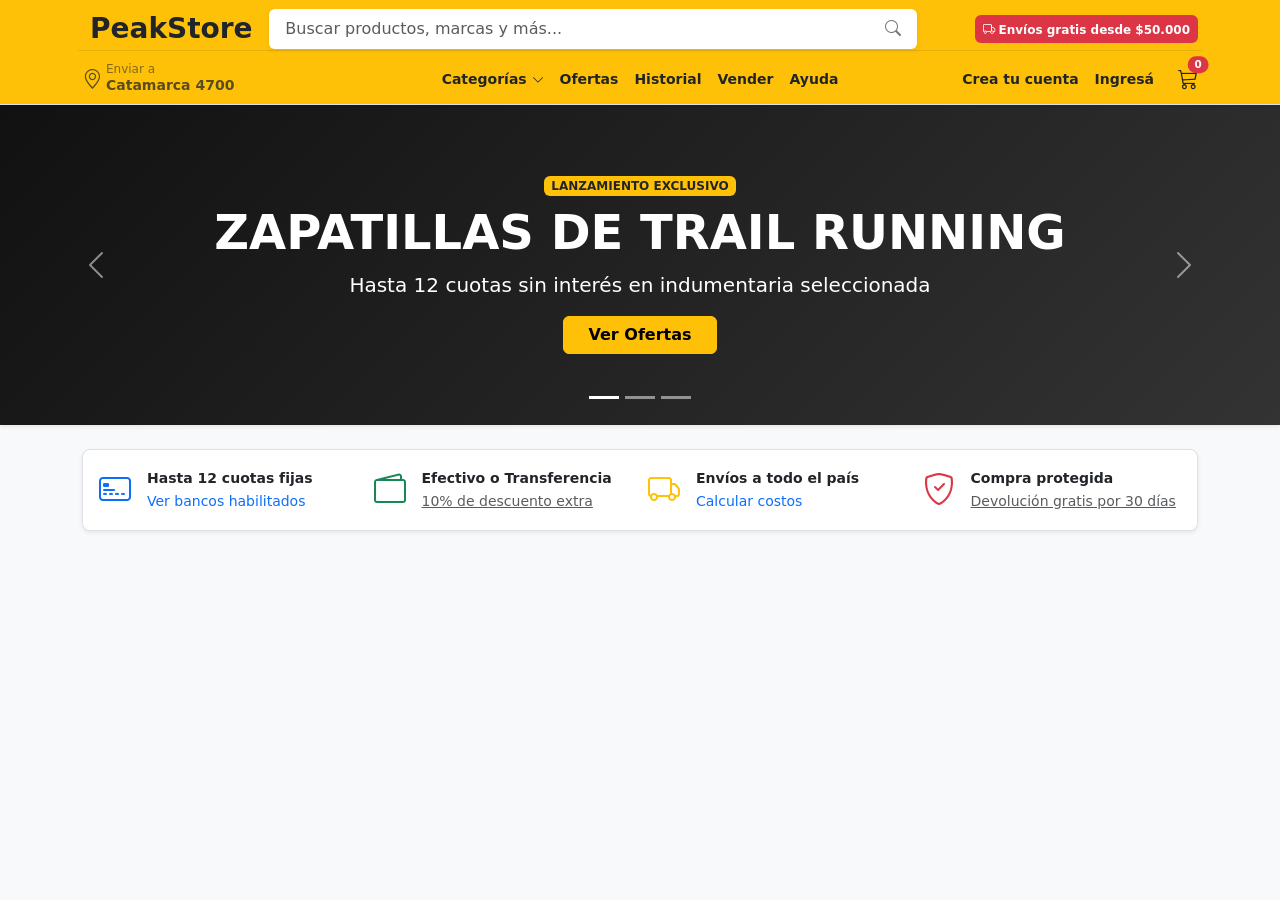
==== index.html @ 8a12bfbb "feat: maquetacion de carrusel de ofertas y barra de beneficios de pago" ====
<!DOCTYPE html>
<html lang="es">

<head>
    <meta charset="UTF-8">
    <meta name="viewport" content="width=device-width, initial-scale=1.0">
    <title>Peak Store | Tienda Online Oficial</title>
    <meta name="description"
        content="Tu tienda online de indumentaria deportiva, zapatillas de running, suplementos y equipamiento fitness en Catamarca.">
    <meta name="author" content="Ramiro Centeno">

    <!-- Bootstrap 5 CSS CDN -->
    <link href="https://cdn.jsdelivr.net/npm/bootstrap@5.3.3/dist/css/bootstrap.min.css" rel="stylesheet">
    <!-- Bootstrap Icons CDN -->
    <link rel="stylesheet" href="https://cdn.jsdelivr.net/npm/bootstrap-icons@1.11.3/font/bootstrap-icons.min.css">
    <!-- Estilos Propios -->
    <link rel="stylesheet" href="css/style.css">
</head>

<body class="bg-light">
    <!-- HEADER / ESTILO ECOMMERCE -->
    <header class="bg-warning py-2 border-bottom shadow-sm sticky-top">
        <div class="container">

            <!-- FILA SUPERIOR: LOGO, BUSCADOR, PROMO -->
            <div class="row align-items-center g-2 mb-2">

                <!-- logo -->
                <div class="col-6 col-md-3 col-lg-2">
                    <a class="navbar-brand fw-bold fs-3 text-dark d-flex align-items-center gap-2" href="index.html">
                        <i class="bi bi-bag-bolt-fill text-danger"></i> PeakStore
                    </a>
                </div>

                <!-- buscador principal -->
                <div class="col-12 col-md-6 col-lg-7 order-3 order-md-2">
                    <form action="#" class="w-100">
                        <div class="input-group shadow-sm">
                            <input type="text" class="form-control border-0 py-2 ps-3"
                                placeholder="Buscar productos, marcas y más..." aria-label="Buscador de productos">
                            <button class="btn btn-white bg-white border-0 text-secondary pe-3" type="submit"
                                aria-label="Buscar">
                                <i class="bi bi-search"></i>
                            </button>
                        </div>
                    </form>
                </div>

                <!-- Promo / Envíos -->
                <div class="col-6 col-md-3 col-lg-3 order-2 order-md-3 text-end d-none d-md-block">
                    <span class="badge bg-danger text-whait p-2 small">
                        <i class="bi bi-truck me-1"></i>Envíos gratis desde $50.000
                    </span>
                </div>
            </div>

            <!-- FILA INFERIOR: UBICACIÓN, NAVEGACIÓN Y CARRITO -->
            <div class="row align-items-center g-2 pt-1 border-top border-dark border-opacity-10 small">

                <!-- Ubicación / Código Postal -->
                <div class="col-12 col-md-3 col-lg-3">
                    <a href="#"
                        class="text-dark text-decoration-none d-flex align-items-center gap-1 opacity-75 hover-opacity-100">
                        <i class="bi bi-geo-alt fs-5"></i>
                        <div>
                            <span class="d-block lh-1 text-muted" style="font-size: 0.75rem;">Enviar a</span>
                            <strong class="lh-1">Catamarca 4700</strong>
                        </div>
                    </a>
                </div>

                <!-- Menú de Navegación -->
                <div class="col-12 col-md-6 col-lg-6">
                    <nav
                        class="d-flex gap-3 flex-wrap align-items-center justify-content-start justify-content-md-center fw-semibold">
                        <a href="#" class="text-dark text-decoration-none hover-danger">Categorías <i
                                class="bi bi-chevron-down small"></i></a>
                        <a href="#" class="text-dark text-decoration-none hover-danger">Ofertas</a>
                        <a href="#" class="text-dark text-decoration-none hover-danger">Historial</a>
                        <a href="#" class="text-dark text-decoration-none hover-danger">Vender</a>
                        <a href="#" class="text-dark text-decoration-none hover-danger">Ayuda</a>
                    </nav>
                </div>

                <!-- Usuario y Carrito -->
                <div class="col-12 col-md-3 col-lg-3 text-end d-flex align-items-center justify-content-end gap-3">
                    <a href="#" class="text-dark text-decoration-none fw-semibold">Crea tu cuenta</a>
                    <a href="#" class="text-dark text-decoration-none fw-semibold">Ingresá</a>

                    <!-- Botón de Carrito con Contador -->
                    <a href="#" class="text-dark text-decoration-none fs-5 position-relative ms-2"
                        aria-label="Carrito de Compras">
                        <i class="bi bi-cart3"></i>
                        <span class="position-absolute top-0 start-100 translate-middle badge rounded-pill bg-danger"
                            style="font-size: 0.65rem;">0</span>
                    </a>
                </div>

            </div>

        </div>
    </header>

    <!-- MAIN CONTENIDO PRINCIPAL DE LA TIENDA -->
    <main class="mb-5">

        <!-- 1. CARRUSEL PRINCIPAL DE BANNERS -->
         <section class="container-fluid px-0 mb-4">
            <div id="carouselPrincipal" class="carousel slide shadow-sm" data-bs-ride="carousel">
                <div class="carousel-indicators">
                    <button type="button" data-bs-target="#carouselPrincipal" data-bs-slide-to="0" class="active" aria-current="true" aria-label="Slide 1"></button>
                    <button type="button" data-bs-target="#carouselPrincipal" data-bs-slide-to="1" aria-label="Slide 2"></button>
                    <button type="button" data-bs-target="#carouselPrincipal" data-bs-slide-to="2" aria-label="Slide 3"></button>
                </div>

                <div class="carousel-inner">
                    <!-- Banner 1 -->
                     <div class="carousel-item active">
                        <div class="p-5 bg-dark text-white text-center d-flex flex-column align-items-center justify-content-center" style="min-height: 320px; background: linear-gradient(135deg, #111 0%, #333 100%);">
                            <span class="badge bg-warning text-dark text-uppercase fw-bold mb-2">Lanzamiento Exclusivo</span>
                                <h2 class="display-5 fw-bold text-uppercase text-white">Zapatillas de Trail Running</h2>
                                <p class="lead mb-3">Hasta 12 cuotas sin interés en indumentaria seleccionada</p>
                                <a href="#" class="btn btn-warning fw-bold px-4">Ver Ofertas</a>
                        </div>
                     </div>
                    <!-- Banner 2 -->
                     <div class="carousel-item">
                        <div class="p-5 bg-danger text-white text-center d-flex flex-column align-items-center justify-content-center" style="min-height: 320px; background: linear-gradient(135deg, #800 0%, #d00 100%);">
                            <span class="badge bg-warning text-dark text-uppercase fw-bold mb-2">Equipamiento Fitness</span>
                                <h2 class="display-5 fw-bold text-uppercase text-white">Racks & Mancuernas Pro</h2>
                                <p class="lead mb-3">Envío gratis a todo el país en compras superiores a $50.000</p>
                                <a href="#" class="btn btn-warning fw-bold px-4">Comprar Ahora</a>
                        </div>
                     </div>
                    <!-- Banner 3 -->
                     <div class="carousel-item">
                        <div class="p-5 bg-black text-white text-center d-flex flex-column align-items-center justify-content-center" style="min-height: 320px;">
                            <span class="badge bg-warning text-dark text-uppercase fw-bold mb-2">Suplementación</span>
                                <h2 class="display-5 fw-bold text-uppercase text-white">Combos de Nutrición</h2>
                                <p class="lead mb-3">Proteínas, creatinas y geles al mejor precio del mercado</p>
                                <a href="#" class="btn btn-warning fw-bold px-4">Conocer Más</a>
                        </div>
                     </div>

                </div>

                <button class="carousel-control-prev" type="button" data-bs-target="#carouselPrincipal" data-bs-slide="prev">
                    <span class="carousel-control-prev-icon" aria-hidden="true"></span>
                    <span class="visually-hidden">Anterior</span>
                </button>
                <button class="carousel-control-next" type="button" data-bs-target="#carouselPrincipal" data-bs-slide="next">
                    <span class="carousel-control-next-icon" aria-hidden="true"></span>
                    <span class="visually-hidden">Siguiente</span>
                </button>
            </div>
         </section>


         <!-- BARRA DE BENEFICIOS / MÉTODOS DE PAGO -->

         <section class="container">
            <div class="p-3 bg-white rounded-3 shadow-sm border">
                <div class="row g-3 text-center text-md-start align-items-center">
                    <!-- Beneficio 1 -->
                     <div class="col-12 col-md-3 border-end-md">
                        <div class="d-flex align-items-center justify-content-center justify-content-md-start gap-3">
                            <i class="bi bi-credit-card-2-front text-primary fs-2"></i>
                            <div>
                                <strong class="d-block text-dark small">Hasta 12 cuotas fijas</strong>
                                <a href="#" class="text-primary small text-decoration-none">Ver bancos habilitados</a>
                            </div>
                        </div>
                     </div>
                    <!-- Beneficio 2 -->
                     <div class="col-12 col-md-3 border-end-md">
                        <div class="d-flex align-items-center justify-content-center justify-content-md-start gap-3">
                            <i class="bi bi-wallet2 text-success fs-2"></i>
                            <div>
                                <strong class="d-block text-dark small">Efectivo o Transferencia</strong>
                                <a href="#" class="text-muted small">10% de descuento extra</a>
                            </div>
                        </div>
                     </div>
                    <!-- Beneficio 3 -->
                     <div class="col-12 col-md-3 border-end-md">
                        <div class="d-flex align-items-center justify-content-center justify-content-md-start gap-3">
                            <i class="bi bi-truck text-warning fs-2"></i>
                            <div>
                                <strong class="d-block text-dark small">Envíos a todo el país</strong>
                                <a href="#" class="text-primary small text-decoration-none">Calcular costos</a>
                            </div>
                        </div>
                     </div>
                    <!-- Beneficio 4 -->
                     <div class="col-12 col-md-3">
                        <div class="d-flex align-items-center justify-content-center justify-content-md-start gap-3">
                            <i class="bi bi-shield-check text-danger fs-2"></i>
                            <div>
                                <strong class="d-block text-dark small">Compra protegida</strong>
                                <a href="#" class="text-muted small">Devolución gratis por 30 días</a>
                            </div>
                        </div>
                     </div>
                </div>
            </div>
         </section>
        
    </main>

    <!-- Bootstrap JS CDN -->
    <script src="https://cdn.jsdelivr.net/npm/bootstrap@5.3.3/dist/js/bootstrap.bundle.min.js"></script>
</body>

</html>
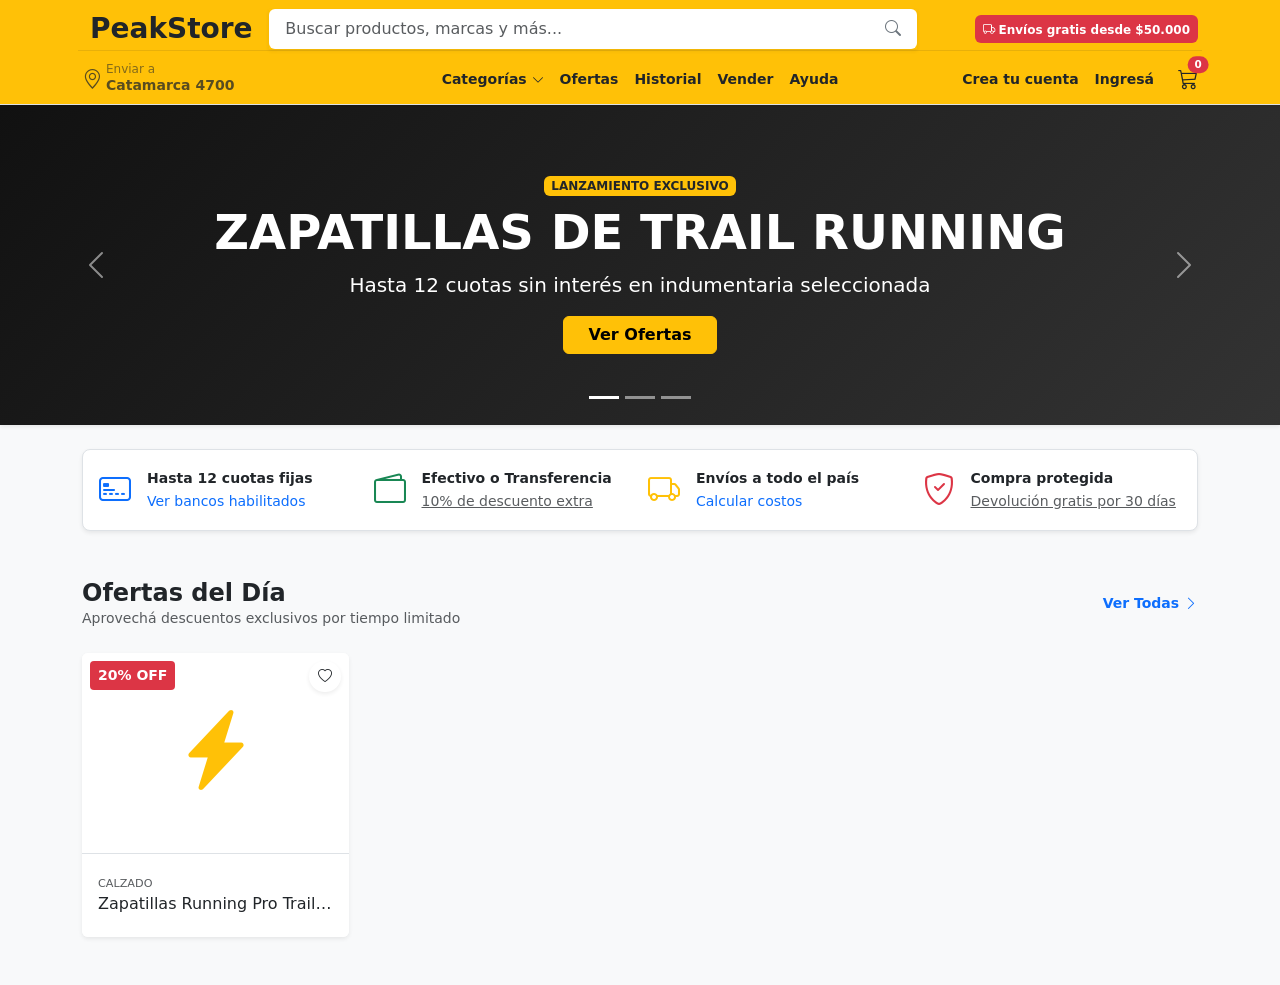
==== commit 95040484: "feat: maquetada grilla de productos con badges y cuotas" ====
--- a/index.html
+++ b/index.html
@@ -204,7 +204,49 @@
                 </div>
             </div>
          </section>
-        
+
+         <!-- 3. GRILLA DE OFERTAS DESTACADAS -->
+          <section class="container my-5">
+
+            <!-- Encabezado de la Sección -->
+             <div class="d-flex align-items-center justify-content-between mb-4">
+                <div>
+                    <h3 class="h4 fw-bold mb-0 text-dark">Ofertas del Día</h3>
+                    <p class="text-muted small mb-0">Aprovechá descuentos exclusivos por tiempo limitado</p>
+                </div>
+                <a href="#" class="text-primary text-decoration-none fw-semibold small">Ver Todas <i class="bi bi-chevron-right"></i></a>
+             </div>
+
+             <!-- Grilla Responsive de Productos -->
+              <div class="row g-3">
+
+                <!-- Producto 1 -->
+                 <div class="col-12 col-sm-6 col-md-4 col-lg-3">
+                    <article class="card h-100 border-0 shadow-sm position-relative product-card overflow-hidden">
+
+                        <!-- Badge Descuento & Botón Favorito -->
+                         <span class="position-absolute top-0 start-0 bg-danger text-white px-2 py-1 small fw-bold m-2 rounded-1 z-1">20% OFF</span>
+                         <button type="button" class="btn btn-sm bt-light rounded-circle position-absolute top-0 end-0 m-2 shadow-sm z-1" aria-label="Agregar a Favoritos">
+                            <i class="bi bi-heart"></i>
+                         </button>
+
+                         <!-- Contenedor Imagen -->
+                          <div class="bg-white p-4 text-center d-flex align-items-center justify-content-center" style="height: 200px;">
+                            <i class="bi bi-lightning-charge-fill text-warning display-1"></i>
+                          </div>
+
+                          <!-- Detalle del Producto -->
+                           <div class="card-body d-flex flex-column justify-content-between border-top bg-white">
+                                <div>
+                                    <span class="text-muted text-uppercase" style="font-size: 0.7rem;">Calzado</span>
+                                    <h4 class="h6 card-title text-dark fw-normal mb-2 text-truncate">Zapatillas Running Pro Trail 3000</h4>
+                                </div>
+                           </div>
+
+                    </article>
+                 </div>
+              </div>
+          </section>
     </main>
 
     <!-- Bootstrap JS CDN -->
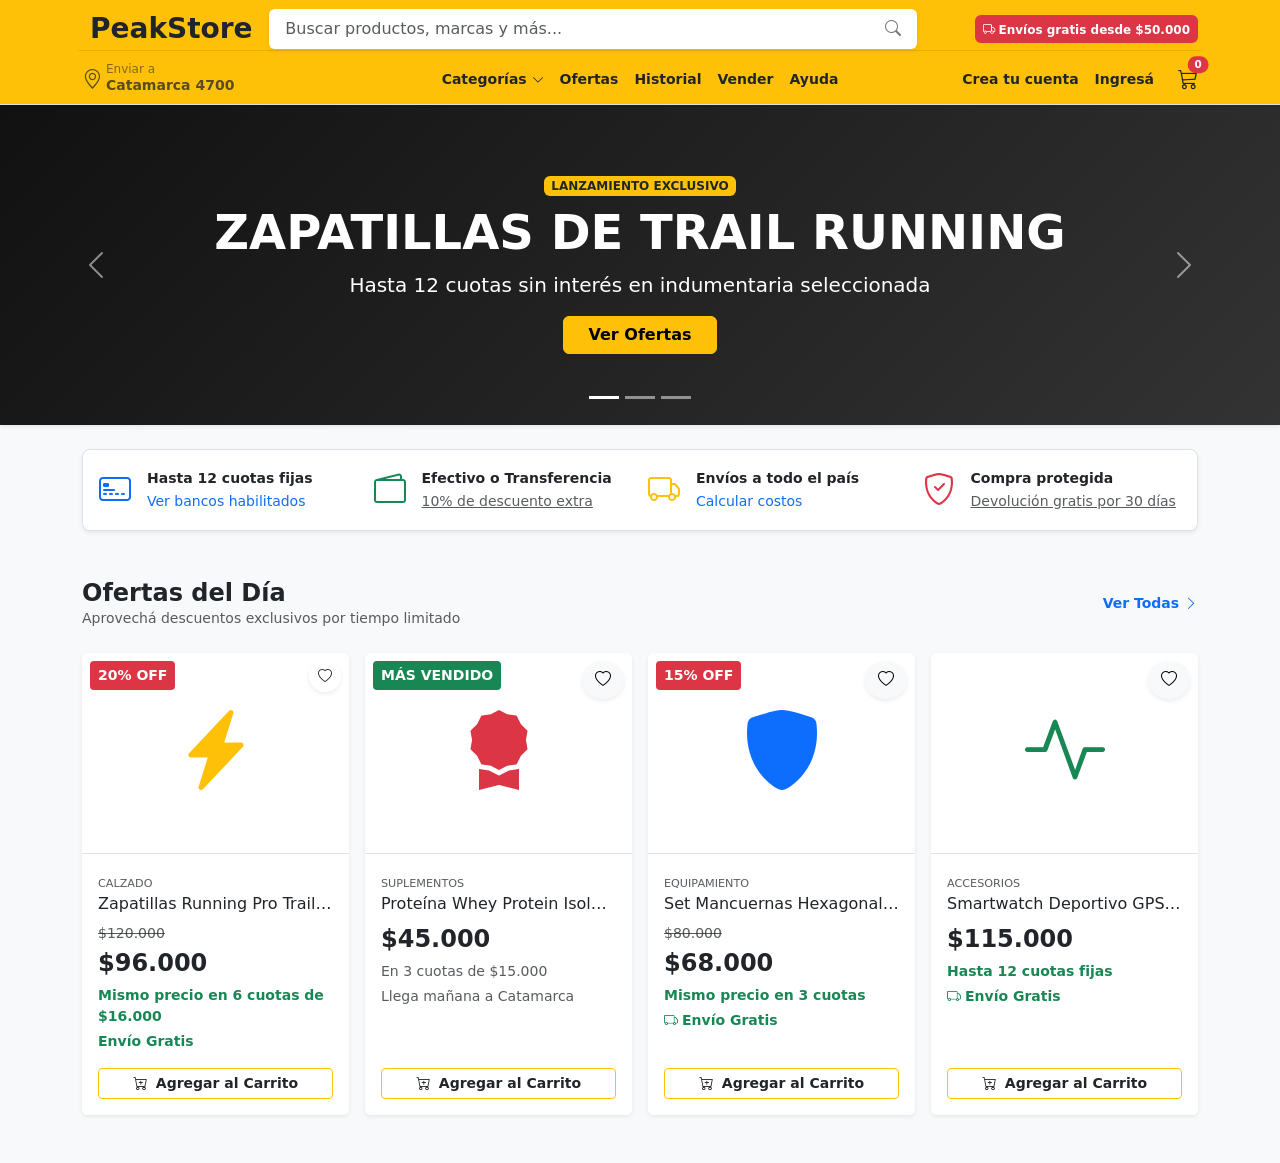
==== commit 1b3f3f44: "feat: maquetada grilla de productos con badges y cuotas" ====
--- a/index.html
+++ b/index.html
@@ -105,64 +105,74 @@
     <main class="mb-5">
 
         <!-- 1. CARRUSEL PRINCIPAL DE BANNERS -->
-         <section class="container-fluid px-0 mb-4">
+        <section class="container-fluid px-0 mb-4">
             <div id="carouselPrincipal" class="carousel slide shadow-sm" data-bs-ride="carousel">
                 <div class="carousel-indicators">
-                    <button type="button" data-bs-target="#carouselPrincipal" data-bs-slide-to="0" class="active" aria-current="true" aria-label="Slide 1"></button>
-                    <button type="button" data-bs-target="#carouselPrincipal" data-bs-slide-to="1" aria-label="Slide 2"></button>
-                    <button type="button" data-bs-target="#carouselPrincipal" data-bs-slide-to="2" aria-label="Slide 3"></button>
+                    <button type="button" data-bs-target="#carouselPrincipal" data-bs-slide-to="0" class="active"
+                        aria-current="true" aria-label="Slide 1"></button>
+                    <button type="button" data-bs-target="#carouselPrincipal" data-bs-slide-to="1"
+                        aria-label="Slide 2"></button>
+                    <button type="button" data-bs-target="#carouselPrincipal" data-bs-slide-to="2"
+                        aria-label="Slide 3"></button>
                 </div>
 
                 <div class="carousel-inner">
                     <!-- Banner 1 -->
-                     <div class="carousel-item active">
-                        <div class="p-5 bg-dark text-white text-center d-flex flex-column align-items-center justify-content-center" style="min-height: 320px; background: linear-gradient(135deg, #111 0%, #333 100%);">
-                            <span class="badge bg-warning text-dark text-uppercase fw-bold mb-2">Lanzamiento Exclusivo</span>
-                                <h2 class="display-5 fw-bold text-uppercase text-white">Zapatillas de Trail Running</h2>
-                                <p class="lead mb-3">Hasta 12 cuotas sin interés en indumentaria seleccionada</p>
-                                <a href="#" class="btn btn-warning fw-bold px-4">Ver Ofertas</a>
-                        </div>
-                     </div>
+                    <div class="carousel-item active">
+                        <div class="p-5 bg-dark text-white text-center d-flex flex-column align-items-center justify-content-center"
+                            style="min-height: 320px; background: linear-gradient(135deg, #111 0%, #333 100%);">
+                            <span class="badge bg-warning text-dark text-uppercase fw-bold mb-2">Lanzamiento
+                                Exclusivo</span>
+                            <h2 class="display-5 fw-bold text-uppercase text-white">Zapatillas de Trail Running</h2>
+                            <p class="lead mb-3">Hasta 12 cuotas sin interés en indumentaria seleccionada</p>
+                            <a href="#" class="btn btn-warning fw-bold px-4">Ver Ofertas</a>
+                        </div>
+                    </div>
                     <!-- Banner 2 -->
-                     <div class="carousel-item">
-                        <div class="p-5 bg-danger text-white text-center d-flex flex-column align-items-center justify-content-center" style="min-height: 320px; background: linear-gradient(135deg, #800 0%, #d00 100%);">
-                            <span class="badge bg-warning text-dark text-uppercase fw-bold mb-2">Equipamiento Fitness</span>
-                                <h2 class="display-5 fw-bold text-uppercase text-white">Racks & Mancuernas Pro</h2>
-                                <p class="lead mb-3">Envío gratis a todo el país en compras superiores a $50.000</p>
-                                <a href="#" class="btn btn-warning fw-bold px-4">Comprar Ahora</a>
-                        </div>
-                     </div>
+                    <div class="carousel-item">
+                        <div class="p-5 bg-danger text-white text-center d-flex flex-column align-items-center justify-content-center"
+                            style="min-height: 320px; background: linear-gradient(135deg, #800 0%, #d00 100%);">
+                            <span class="badge bg-warning text-dark text-uppercase fw-bold mb-2">Equipamiento
+                                Fitness</span>
+                            <h2 class="display-5 fw-bold text-uppercase text-white">Racks & Mancuernas Pro</h2>
+                            <p class="lead mb-3">Envío gratis a todo el país en compras superiores a $50.000</p>
+                            <a href="#" class="btn btn-warning fw-bold px-4">Comprar Ahora</a>
+                        </div>
+                    </div>
                     <!-- Banner 3 -->
-                     <div class="carousel-item">
-                        <div class="p-5 bg-black text-white text-center d-flex flex-column align-items-center justify-content-center" style="min-height: 320px;">
+                    <div class="carousel-item">
+                        <div class="p-5 bg-black text-white text-center d-flex flex-column align-items-center justify-content-center"
+                            style="min-height: 320px;">
                             <span class="badge bg-warning text-dark text-uppercase fw-bold mb-2">Suplementación</span>
-                                <h2 class="display-5 fw-bold text-uppercase text-white">Combos de Nutrición</h2>
-                                <p class="lead mb-3">Proteínas, creatinas y geles al mejor precio del mercado</p>
-                                <a href="#" class="btn btn-warning fw-bold px-4">Conocer Más</a>
-                        </div>
-                     </div>
-
-                </div>
-
-                <button class="carousel-control-prev" type="button" data-bs-target="#carouselPrincipal" data-bs-slide="prev">
+                            <h2 class="display-5 fw-bold text-uppercase text-white">Combos de Nutrición</h2>
+                            <p class="lead mb-3">Proteínas, creatinas y geles al mejor precio del mercado</p>
+                            <a href="#" class="btn btn-warning fw-bold px-4">Conocer Más</a>
+                        </div>
+                    </div>
+
+                </div>
+
+                <button class="carousel-control-prev" type="button" data-bs-target="#carouselPrincipal"
+                    data-bs-slide="prev">
                     <span class="carousel-control-prev-icon" aria-hidden="true"></span>
                     <span class="visually-hidden">Anterior</span>
                 </button>
-                <button class="carousel-control-next" type="button" data-bs-target="#carouselPrincipal" data-bs-slide="next">
+                <button class="carousel-control-next" type="button" data-bs-target="#carouselPrincipal"
+                    data-bs-slide="next">
                     <span class="carousel-control-next-icon" aria-hidden="true"></span>
                     <span class="visually-hidden">Siguiente</span>
                 </button>
             </div>
-         </section>
-
-
-         <!-- BARRA DE BENEFICIOS / MÉTODOS DE PAGO -->
-
-         <section class="container">
+        </section>
+
+
+        <!-- BARRA DE BENEFICIOS / MÉTODOS DE PAGO -->
+
+        <section class="container">
             <div class="p-3 bg-white rounded-3 shadow-sm border">
                 <div class="row g-3 text-center text-md-start align-items-center">
                     <!-- Beneficio 1 -->
-                     <div class="col-12 col-md-3 border-end-md">
+                    <div class="col-12 col-md-3 border-end-md">
                         <div class="d-flex align-items-center justify-content-center justify-content-md-start gap-3">
                             <i class="bi bi-credit-card-2-front text-primary fs-2"></i>
                             <div>
@@ -170,9 +180,9 @@
                                 <a href="#" class="text-primary small text-decoration-none">Ver bancos habilitados</a>
                             </div>
                         </div>
-                     </div>
+                    </div>
                     <!-- Beneficio 2 -->
-                     <div class="col-12 col-md-3 border-end-md">
+                    <div class="col-12 col-md-3 border-end-md">
                         <div class="d-flex align-items-center justify-content-center justify-content-md-start gap-3">
                             <i class="bi bi-wallet2 text-success fs-2"></i>
                             <div>
@@ -180,9 +190,9 @@
                                 <a href="#" class="text-muted small">10% de descuento extra</a>
                             </div>
                         </div>
-                     </div>
+                    </div>
                     <!-- Beneficio 3 -->
-                     <div class="col-12 col-md-3 border-end-md">
+                    <div class="col-12 col-md-3 border-end-md">
                         <div class="d-flex align-items-center justify-content-center justify-content-md-start gap-3">
                             <i class="bi bi-truck text-warning fs-2"></i>
                             <div>
@@ -190,9 +200,9 @@
                                 <a href="#" class="text-primary small text-decoration-none">Calcular costos</a>
                             </div>
                         </div>
-                     </div>
+                    </div>
                     <!-- Beneficio 4 -->
-                     <div class="col-12 col-md-3">
+                    <div class="col-12 col-md-3">
                         <div class="d-flex align-items-center justify-content-center justify-content-md-start gap-3">
                             <i class="bi bi-shield-check text-danger fs-2"></i>
                             <div>
@@ -200,53 +210,199 @@
                                 <a href="#" class="text-muted small">Devolución gratis por 30 días</a>
                             </div>
                         </div>
-                     </div>
-                </div>
-            </div>
-         </section>
-
-         <!-- 3. GRILLA DE OFERTAS DESTACADAS -->
-          <section class="container my-5">
+                    </div>
+                </div>
+            </div>
+        </section>
+
+        <!-- 3. GRILLA DE OFERTAS DESTACADAS -->
+        <section class="container my-5">
 
             <!-- Encabezado de la Sección -->
-             <div class="d-flex align-items-center justify-content-between mb-4">
+            <div class="d-flex align-items-center justify-content-between mb-4">
                 <div>
                     <h3 class="h4 fw-bold mb-0 text-dark">Ofertas del Día</h3>
                     <p class="text-muted small mb-0">Aprovechá descuentos exclusivos por tiempo limitado</p>
                 </div>
-                <a href="#" class="text-primary text-decoration-none fw-semibold small">Ver Todas <i class="bi bi-chevron-right"></i></a>
-             </div>
-
-             <!-- Grilla Responsive de Productos -->
-              <div class="row g-3">
+                <a href="#" class="text-primary text-decoration-none fw-semibold small">Ver Todas <i
+                        class="bi bi-chevron-right"></i></a>
+            </div>
+
+            <!-- Grilla Responsive de Productos -->
+            <div class="row g-3">
 
                 <!-- Producto 1 -->
-                 <div class="col-12 col-sm-6 col-md-4 col-lg-3">
+                <div class="col-12 col-sm-6 col-md-4 col-lg-3">
                     <article class="card h-100 border-0 shadow-sm position-relative product-card overflow-hidden">
 
                         <!-- Badge Descuento & Botón Favorito -->
-                         <span class="position-absolute top-0 start-0 bg-danger text-white px-2 py-1 small fw-bold m-2 rounded-1 z-1">20% OFF</span>
-                         <button type="button" class="btn btn-sm bt-light rounded-circle position-absolute top-0 end-0 m-2 shadow-sm z-1" aria-label="Agregar a Favoritos">
+                        <span
+                            class="position-absolute top-0 start-0 bg-danger text-white px-2 py-1 small fw-bold m-2 rounded-1 z-1">20%
+                            OFF</span>
+                        <button type="button"
+                            class="btn btn-sm bt-light rounded-circle position-absolute top-0 end-0 m-2 shadow-sm z-1"
+                            aria-label="Agregar a Favoritos">
                             <i class="bi bi-heart"></i>
-                         </button>
-
-                         <!-- Contenedor Imagen -->
-                          <div class="bg-white p-4 text-center d-flex align-items-center justify-content-center" style="height: 200px;">
+                        </button>
+
+                        <!-- Contenedor Imagen -->
+                        <div class="bg-white p-4 text-center d-flex align-items-center justify-content-center"
+                            style="height: 200px;">
                             <i class="bi bi-lightning-charge-fill text-warning display-1"></i>
-                          </div>
-
-                          <!-- Detalle del Producto -->
-                           <div class="card-body d-flex flex-column justify-content-between border-top bg-white">
-                                <div>
-                                    <span class="text-muted text-uppercase" style="font-size: 0.7rem;">Calzado</span>
-                                    <h4 class="h6 card-title text-dark fw-normal mb-2 text-truncate">Zapatillas Running Pro Trail 3000</h4>
+                        </div>
+
+                        <!-- Detalle del Producto -->
+                        <div class="card-body d-flex flex-column justify-content-between border-top bg-white">
+                            <div>
+                                <span class="text-muted text-uppercase" style="font-size: 0.7rem;">Calzado</span>
+                                <h4 class="h6 card-title text-dark fw-normal mb-2 text-truncate">Zapatillas Running Pro
+                                    Trail 3000</h4>
+
+                                <!-- Precios y Descuentos -->
+                                <div class="mb-1">
+                                    <span class="text-muted text-decoration-line-through small">$120.000</span>
+                                    <div class="d-flex align-items-center gap-2">
+                                        <span class="fs-4 fw-bold text-dark">$96.000</span>
+                                    </div>
                                 </div>
-                           </div>
+
+                                <!-- Cuotas y Envíos -->
+                                <p class="text-success small fw-semibold mb-1">Mismo precio en 6 cuotas de $16.000</p>
+                                <p class="text-success small fw-bold mb-0">Envío Gratis</p>
+                            </div>
+
+                            <!-- Botón Agregar al Carrito -->
+                            <button class="btn btn-outline-warning text-dark fw-semibold btn-sm w-100 mt-3">
+                                <i class="bi bi-cart-plus me-1"></i> Agregar al Carrito
+                            </button>
+                        </div>
 
                     </article>
-                 </div>
-              </div>
-          </section>
+                </div>
+
+                <!-- Producto 2 -->
+                <div class="col-12 col-sm-6 col-md-4 col-lg-3">
+                    <article class="card h-100 border-0 shadow-sm position-relative product-card overflow-hidden">
+                        <span
+                            class="position-absolute top-0 start-0 bg-success text-white px-2 py-1 small fw-bold m-2 rounded-1 z-1">MÁS
+                            VENDIDO</span>
+                        <button type="button"
+                            class="btn btn-light rounded-circle position-absolute top-0 end-0 m-2 shadow-sm z-1"
+                            aria-label="Agregar a favoritos">
+                            <i class="bi bi-heart"></i>
+                        </button>
+
+                        <div class="bg-white p-4 text-center d-flex align-items-center justify-content-center"
+                            style="height: 200px;">
+                            <i class="bi bi-award-fill text-danger display-1"></i>
+                        </div>
+
+                        <div class="card-body d-flex flex-column justify-content-between border-top bg-white">
+                            <div>
+                                <span class="text-muted text-uppercase" style="font-size: 0.7rem;">Suplementos</span>
+                                <h4 class="h6 card-title text-dark fw-normal mb-2 text-truncate">Proteína Whey Protein
+                                    Isolate 1kg</h4>
+
+                                <div class="mb-1">
+                                    <div class="d-flex align-items-center gap-2">
+                                        <span class="fs-4 fw-bold text-dark">$45.000</span>
+                                    </div>
+                                </div>
+
+                                <p class="text-muted small mb-1">En 3 cuotas de $15.000</p>
+                                <p class="text-muted small mb-0">Llega mañana a Catamarca</p>
+                            </div>
+
+                            <button class="btn btn-outline-warning text-dark fw-semibold btn-sm w-100 mt-3">
+                                <i class="bi bi-cart-plus me-1"></i> Agregar al Carrito
+                            </button>
+                        </div>
+                    </article>
+                </div>
+
+                <!-- Producto 3 -->
+                <div class="col-12 col-sm-6 col-md-4 col-lg-3">
+                    <article class="card h-100 border-0 shadow-sm position-relative product-card overflow-hidden">
+                        <span
+                            class="position-absolute top-0 start-0 bg-danger text-white px-2 py-1 small fw-bold m-2 rounded-1 z-1">15%
+                            OFF</span>
+                        <button type="button"
+                            class="btn btn-light rounded-circle position-absolute top-0 end-0 m-2 shadow-sm z-1"
+                            aria-label="Agregar a favoritos">
+                            <i class="bi bi-heart"></i>
+                        </button>
+
+                        <div class="bg-white p-4 text-center d-flex align-items-center justify-content-center"
+                            style="height: 200px;">
+                            <i class="bi bi-shield-fill text-primary display-1"></i>
+                        </div>
+
+                        <div class="card-body d-flex flex-column justify-content-between border-top bg-white">
+                            <div>
+                                <span class="text-muted text-uppercase" style="font-size: 0.7rem;">Equipamiento</span>
+                                <h4 class="h6 card-title text-dark fw-normal mb-2 text-truncate">Set Mancuernas
+                                    Hexagonales 10kg x2</h4>
+
+                                <div class="mb-1">
+                                    <span class="text-muted text-decoration-line-through small">$80.000</span>
+                                    <div class="d-flex align-items-center gap-2">
+                                        <span class="fs-4 fw-bold text-dark">$68.000</span>
+                                    </div>
+                                </div>
+
+                                <p class="text-success small fw-semibold mb-1">Mismo precio en 3 cuotas</p>
+                                <p class="text-success small fw-bold mb-0"><i class="bi bi-truck me-1"></i>Envío Gratis
+                                </p>
+                            </div>
+
+                            <button class="btn btn-outline-warning text-dark fw-semibold btn-sm w-100 mt-3">
+                                <i class="bi bi-cart-plus me-1"></i> Agregar al Carrito
+                            </button>
+                        </div>
+                    </article>
+                </div>
+
+                <!-- Producto 4 -->
+                <div class="col-12 col-sm-6 col-md-4 col-lg-3">
+                    <article class="card h-100 border-0 shadow-sm position-relative product-card overflow-hidden">
+                        <button type="button"
+                            class="btn btn-light rounded-circle position-absolute top-0 end-0 m-2 shadow-sm z-1"
+                            aria-label="Agregar a favoritos">
+                            <i class="bi bi-heart"></i>
+                        </button>
+
+                        <div class="bg-white p-4 text-center d-flex align-items-center justify-content-center"
+                            style="height: 200px;">
+                            <i class="bi bi-activity text-success display-1"></i>
+                        </div>
+
+                        <div class="card-body d-flex flex-column justify-content-between border-top bg-white">
+                            <div>
+                                <span class="text-muted text-uppercase" style="font-size: 0.7rem;">Accesorios</span>
+                                <h4 class="h6 card-title text-dark fw-normal mb-2 text-truncate">Smartwatch Deportivo
+                                    GPS HeartRate</h4>
+
+                                <div class="mb-1">
+                                    <div class="d-flex align-items-center gap-2">
+                                        <span class="fs-4 fw-bold text-dark">$115.000</span>
+                                    </div>
+                                </div>
+
+                                <p class="text-success small fw-semibold mb-1">Hasta 12 cuotas fijas</p>
+                                <p class="text-success small fw-bold mb-0"><i class="bi bi-truck me-1"></i>Envío Gratis
+                                </p>
+                            </div>
+
+                            <button class="btn btn-outline-warning text-dark fw-semibold btn-sm w-100 mt-3">
+                                <i class="bi bi-cart-plus me-1"></i> Agregar al Carrito
+                            </button>
+                        </div>
+                    </article>
+                </div>
+
+
+            </div>
+        </section>
     </main>
 
     <!-- Bootstrap JS CDN -->
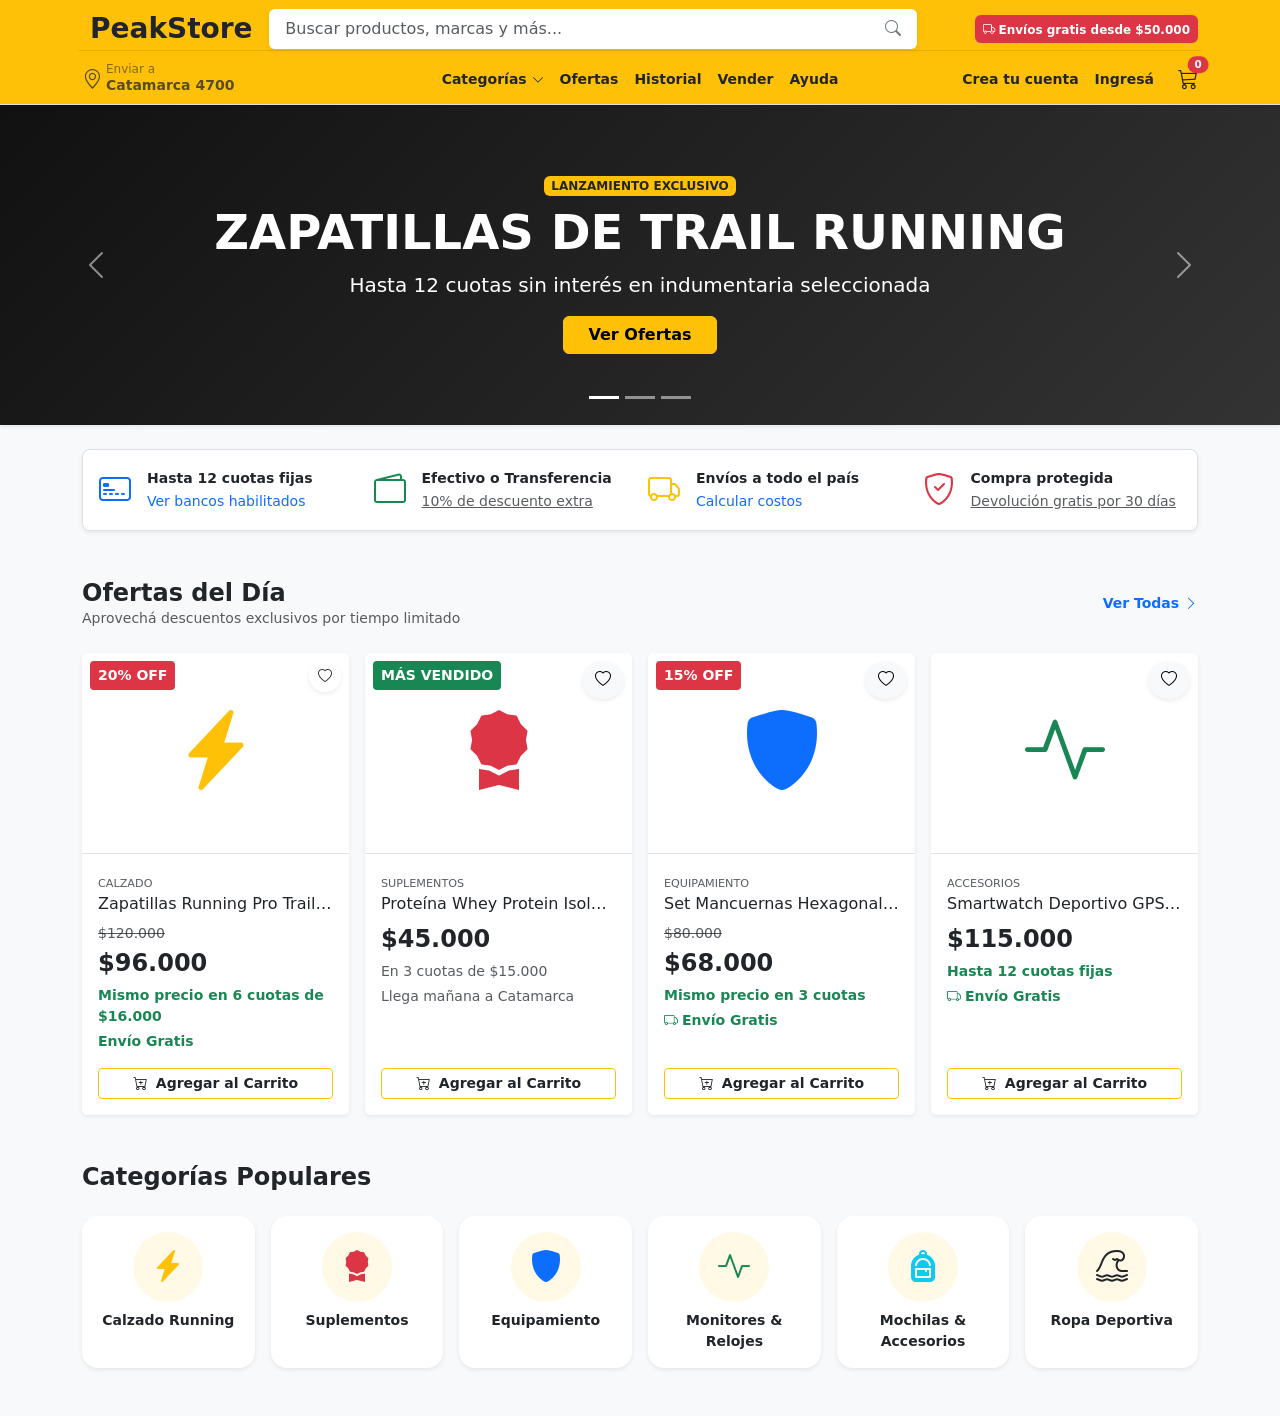
==== commit 42c57d0a: "style: efectos hover e interactividad en tarjetas de productos" ====
--- a/index.html
+++ b/index.html
@@ -403,6 +403,87 @@
 
             </div>
         </section>
+
+        <!-- 4. SECCIÓN DE CATEGORIAS POPULARES -->
+        <section class="container my-5">
+            <h3 class="h4 fw-bold mb-4 text-dark">Categorías Populares</h3>
+
+            <div class="row g-3 text-center justify-content-center">
+
+                <!-- Categoria 1 -->
+                <div class="col-6 col-sm-4 col-md-3 col-lg-2">
+                    <a href="#"
+                        class="text-decoration-none text-dark d-block p-3 bg-white rounded-4 shadow-sm h-100 hover-card">
+                        <div class="bg-warning bg-opacity-10 rounded-circle mx-auto d-flex align-items-center justify-content-center mb-2"
+                            style="width: 70px; height: 70px;">
+                            <i class="bi bi-lightning-charge-fill text-warning fs-2"></i>
+                        </div>
+                        <span class="fw-semibold small d-block">Calzado Running</span>
+                    </a>
+                </div>
+
+                <!-- Categoria 2 -->
+                <div class="col-6 col-sm-4 col-md-3 col-lg-2">
+                    <a href="#"
+                        class="text-decoration-none text-dark d-block p-3 bg-white rounded-4 shadow-sm h-100 hover-card">
+                        <div class="bg-warning bg-opacity-10 rounded-circle mx-auto d-flex align-items-center justify-content-center mb-2"
+                            style="width: 70px; height: 70px;">
+                            <i class="bi bi-award-fill text-danger fs-2"></i>
+                        </div>
+                        <span class="fw-semibold small d-block">Suplementos</span>
+                    </a>
+                </div>
+
+                <!-- Categoria 3 -->
+                <div class="col-6 col-sm-4 col-md-3 col-lg-2">
+                    <a href="#"
+                        class="text-decoration-none text-dark d-block p-3 bg-white rounded-4 shadow-sm h-100 hover-card">
+                        <div class="bg-warning bg-opacity-10 rounded-circle mx-auto d-flex align-items-center justify-content-center mb-2"
+                            style="width: 70px; height: 70px;">
+                            <i class="bi bi-shield-fill text-primary fs-2"></i>
+                        </div>
+                        <span class="fw-semibold small d-block">Equipamiento</span>
+                    </a>
+                </div>
+
+                <!-- Categoria 4 -->
+                <div class="col-6 col-sm-4 col-md-3 col-lg-2">
+                    <a href="#"
+                        class="text-decoration-none text-dark d-block p-3 bg-white rounded-4 shadow-sm h-100 hover-card">
+                        <div class="bg-warning bg-opacity-10 rounded-circle mx-auto d-flex align-items-center justify-content-center mb-2"
+                            style="width: 70px; height: 70px;">
+                            <i class="bi bi-activity text-success fs-2"></i>
+                        </div>
+                        <span class="fw-semibold small d-block">Monitores & Relojes</span>
+                    </a>
+                </div>
+
+                <!-- Categoria 5 -->
+                <div class="col-6 col-sm-4 col-md-3 col-lg-2">
+                    <a href="#"
+                        class="text-decoration-none text-dark d-block p-3 bg-white rounded-4 shadow-sm h-100 hover-card">
+                        <div class="bg-warning bg-opacity-10 rounded-circle mx-auto d-flex align-items-center justify-content-center mb-2"
+                            style="width: 70px; height: 70px;">
+                            <i class="bi bi-backpack-fill text-info fs-2"></i>
+                        </div>
+                        <span class="fw-semibold small d-block">Mochilas & Accesorios</span>
+                    </a>
+                </div>
+
+                <!-- Categoria 6 -->
+                <div class="col-6 col-sm-4 col-md-3 col-lg-2">
+                    <a href="#"
+                        class="text-decoration-none text-dark d-block p-3 bg-white rounded-4 shadow-sm h-100 hover-card">
+                        <div class="bg-warning bg-opacity-10 rounded-circle mx-auto d-flex align-items-center justify-content-center mb-2"
+                            style="width: 70px; height: 70px;">
+                            <i class="bi bi-tsunami text-dark fs-2"></i>
+                        </div>
+                        <span class="fw-semibold small d-block">Ropa Deportiva</span>
+                    </a>
+                </div>
+
+            </div>
+        </section>
     </main>
 
     <!-- Bootstrap JS CDN -->
--- a/css/style.css
+++ b/css/style.css
@@ -0,0 +1,41 @@
+@charset "UTF-8";
+/* ESTILOS INTERACTIVOS PARA PRODUCT CARDS */
+.product-card {
+  /* Transición suave para que la sombra y el movimiento no sean bruscos */
+  transition: transform 0.3s ease, box-shadow 0.3s ease;
+  cursor: pointer;
+  /* Efecto Hover sobre toda la tarjeta */
+}
+.product-card:hover {
+  transform: translateY(-5px); /* Eleva la tarjeta 5px hacia arriba */
+  box-shadow: 0 10px 20px rgba(0, 0, 0, 0.12) !important; /* Sombra mas marcada */
+  /* Animación de icono/imagen al pasar el mouse */
+}
+.product-card:hover .display-1 {
+  transform: scale(1.08);
+  transition: transform 0.3s ease;
+}
+.product-card {
+  /* estilos para el boton favoritos (corazon) */
+}
+.product-card .btn-light {
+  transition: color 0.2s ease, background-color 0.2s ease;
+}
+.product-card .btn-light:hover {
+  background-color: #ffe6e6;
+  color: #dc3545; /* pone el corazon en rojo al hover */
+}
+
+/* Transición por defecto para la imagen para que al salir el mouse regrese suave */
+.product-card .display-1 {
+  transition: transform 0.3s ease;
+}
+
+/* Efecto hover suave para tarjetas de categorías */
+.hover-card {
+  transition: transform 0.2s ease, box-shadow 0.2s ease;
+}
+.hover-card:hover {
+  transform: translateY(-3px);
+  box-shadow: 0 8px 15px rgba(0, 0, 0, 0.1) !important;
+}/*# sourceMappingURL=style.css.map */
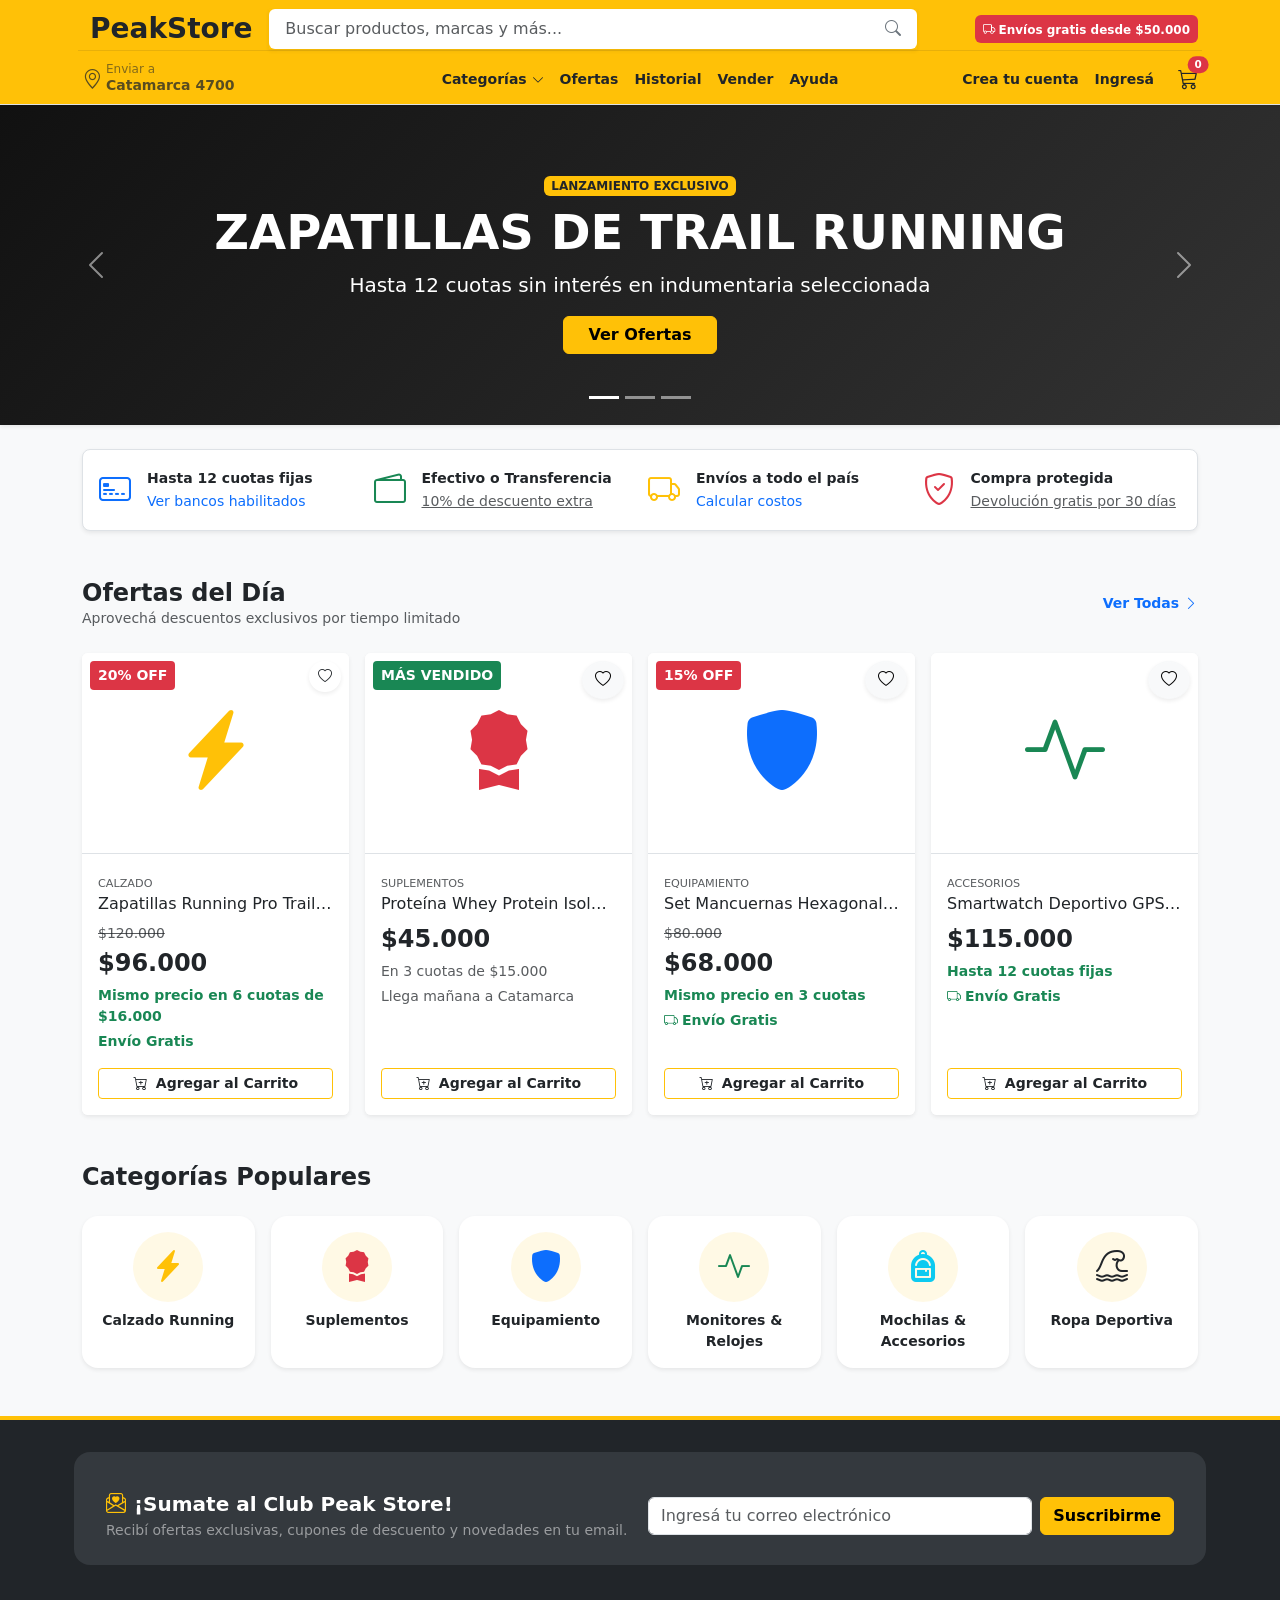
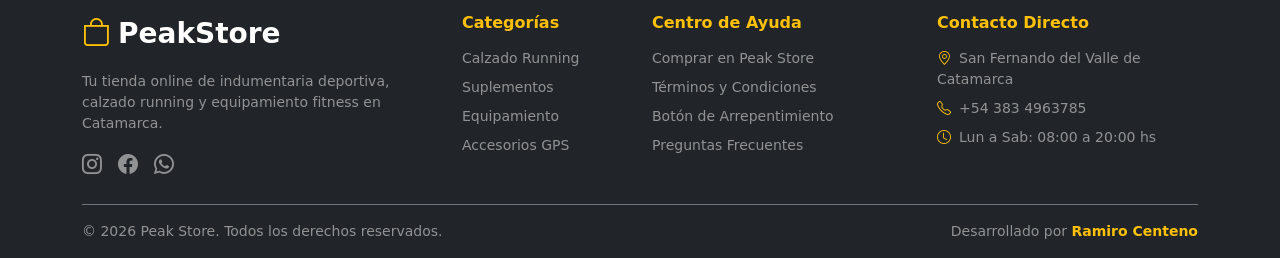
==== commit 5ee2d395: "feat: maquetacion completa de la pagina principal (Home) de Peak Store" ====
--- a/index.html
+++ b/index.html
@@ -486,6 +486,95 @@
         </section>
     </main>
 
+    <!-- FOOTER / PIE DE PAGINA E-COMMERCE -->
+    <footer class="bg-dark text-white pt-5 pb-3 border-top border-warning border-4">
+        <div class="container">
+
+            <!-- CAPA 1: NEWSLETTER / SUSCRIPCIÓN -->
+            <div class="row bg-secondary bg-opacity-25 p-4 rounded-4 align-items-center mb-5 g-3">
+                <div class="col-12 col-md-6">
+                    <h4 class="h5 fw-bold mb-1"><i class="bi bi-envelope-paper-heart text-warning me-2"></i>¡Sumate al
+                        Club Peak Store!</h4>
+                    <p class="text-white-50 small mb-0">Recibí ofertas exclusivas, cupones de descuento y novedades en
+                        tu email.</p>
+                </div>
+                <div class="col-12 col-md-6">
+                    <form action="#" class="d-flex gap-2">
+                        <input type="email" class="form-control" placeholder="Ingresá tu correo electrónico" required
+                            aria-label="Correo Electrónico">
+                        <button type="submit" class="btn btn-warning fw-bold text-nowrap">Suscribirme</button>
+                    </form>
+                </div>
+            </div>
+
+            <!-- CAPA 2: COLUMNAS DE INFORMACIÓN -->
+            <div class="row g-4 mb-4">
+
+                <!-- Columna 1: Marca & Info -->
+                <div class="col-12 col-md-4">
+                    <a class="navbar-brand fw-bold fs-3 text-white d-flex align-items-center gap-2 mb-3"
+                        href="index.html">
+                        <i class="bi bi-bag text-warning"></i> PeakStore
+                    </a>
+                    <p class="text-white-50 small mb-3">Tu tienda online de indumentaria deportiva, calzado running y
+                        equipamiento fitness en Catamarca.</p>
+                    <div class="d-flex gap-3 fs-5">
+                        <a href="#" class="text-white-50 hover-warning" aria-label="Instagram"><i
+                                class="bi bi-instagram"></i></a>
+                        <a href="#" class="text-white-50 hover-warning" aria-label="Facebook"><i
+                                class="bi bi-facebook"></i></a>
+                        <a href="#" class="text-white-50 hover-warning" aria-label="WhatsApp"><i
+                                class="bi bi-whatsapp"></i></a>
+                    </div>
+                </div>
+
+                <!-- Columna 2: Navegación -->
+                <div class="col-6 col-md-2">
+                    <h5 class="h6 fw-bold text-warning mb-3">Categorías</h5>
+                    <ul class="list-unstyled small d-flex flex-column gap-2">
+                        <li><a href="#" class="text-white-50 text-decoration-none hover-white">Calzado Running</a></li>
+                        <li><a href="#" class="text-white-50 text-decoration-none hover-white">Suplementos</a></li>
+                        <li><a href="#" class="text-white-50 text-decoration-none hover-white">Equipamiento</a></li>
+                        <li><a href="#" class="text-white-50 text-decoration-none hover-white">Accesorios GPS</a></li>
+                    </ul>
+                </div>
+
+                <!-- Columna 3: Ayuda -->
+                <div class="col-6 col-md-3">
+                    <h5 class="h6 fw-bold text-warning mb-3">Centro de Ayuda</h5>
+                    <ul class="list-unstyled small d-flex flex-column gap-2">
+                        <li><a href="#" class="text-white-50 text-decoration-none hover-white">Comprar en Peak Store</a>
+                        </li>
+                        <li><a href="#" class="text-white-50 text-decoration-none hover-white">Términos y
+                                Condiciones</a></li>
+                        <li><a href="#" class="text-white-50 text-decoration-none hover-white">Botón de
+                                Arrepentimiento</a></li>
+                        <li><a href="#" class="text-white-50 text-decoration-none hover-white">Preguntas Frecuentes</a>
+                        </li>
+                    </ul>
+                </div>
+
+                <!-- Columna 4: Contacto -->
+                <div class="col-12 col-md-3">
+                    <h5 class="h6 fw-bold text-warning mb-3">Contacto Directo</h5>
+                    <ul class="list-unstyled small d-flex flex-column gap-2 text-white-50">
+                        <li><i class="bi bi-geo-alt text-warning me-2"></i>San Fernando del Valle de Catamarca</li>
+                        <li><i class="bi bi-telephone text-warning me-2"></i>+54 383 4963785</li>
+                        <li><i class="bi bi-clock text-warning me-2"></i>Lun a Sab: 08:00 a 20:00 hs</li>
+                    </ul>
+                </div>
+            </div>
+
+            <!-- CAPA 3: COPYRIGHT & LEGALES -->
+            <div
+                class="border-top border-secondary pt-3 mt-4 text-center text-md-between d-flex flex-column flex-md-row justify-content-between align-items-center gap-2 small text-white-50">
+                <p class="mb-0">&copy; 2026 Peak Store. Todos los derechos reservados.</p>
+                <p class="mb-0">Desarrollado por <strong class="text-warning">Ramiro Centeno</strong></p>
+            </div>
+
+        </div>
+    </footer>
+
     <!-- Bootstrap JS CDN -->
     <script src="https://cdn.jsdelivr.net/npm/bootstrap@5.3.3/dist/js/bootstrap.bundle.min.js"></script>
 </body>
--- a/css/style.css
+++ b/css/style.css
@@ -38,4 +38,19 @@
 .hover-card:hover {
   transform: translateY(-3px);
   box-shadow: 0 8px 15px rgba(0, 0, 0, 0.1) !important;
+}
+
+/* Transiciones para links del footer */
+.hover-warning {
+  transition: color 0.2s ease;
+}
+.hover-warning:hover {
+  color: #ffc107 !important; /* Amarillo Bootstrap */
+}
+
+.hover-white {
+  transition: color 0.2s ease;
+}
+.hover-white:hover {
+  color: #ffffff !important;
 }/*# sourceMappingURL=style.css.map */
